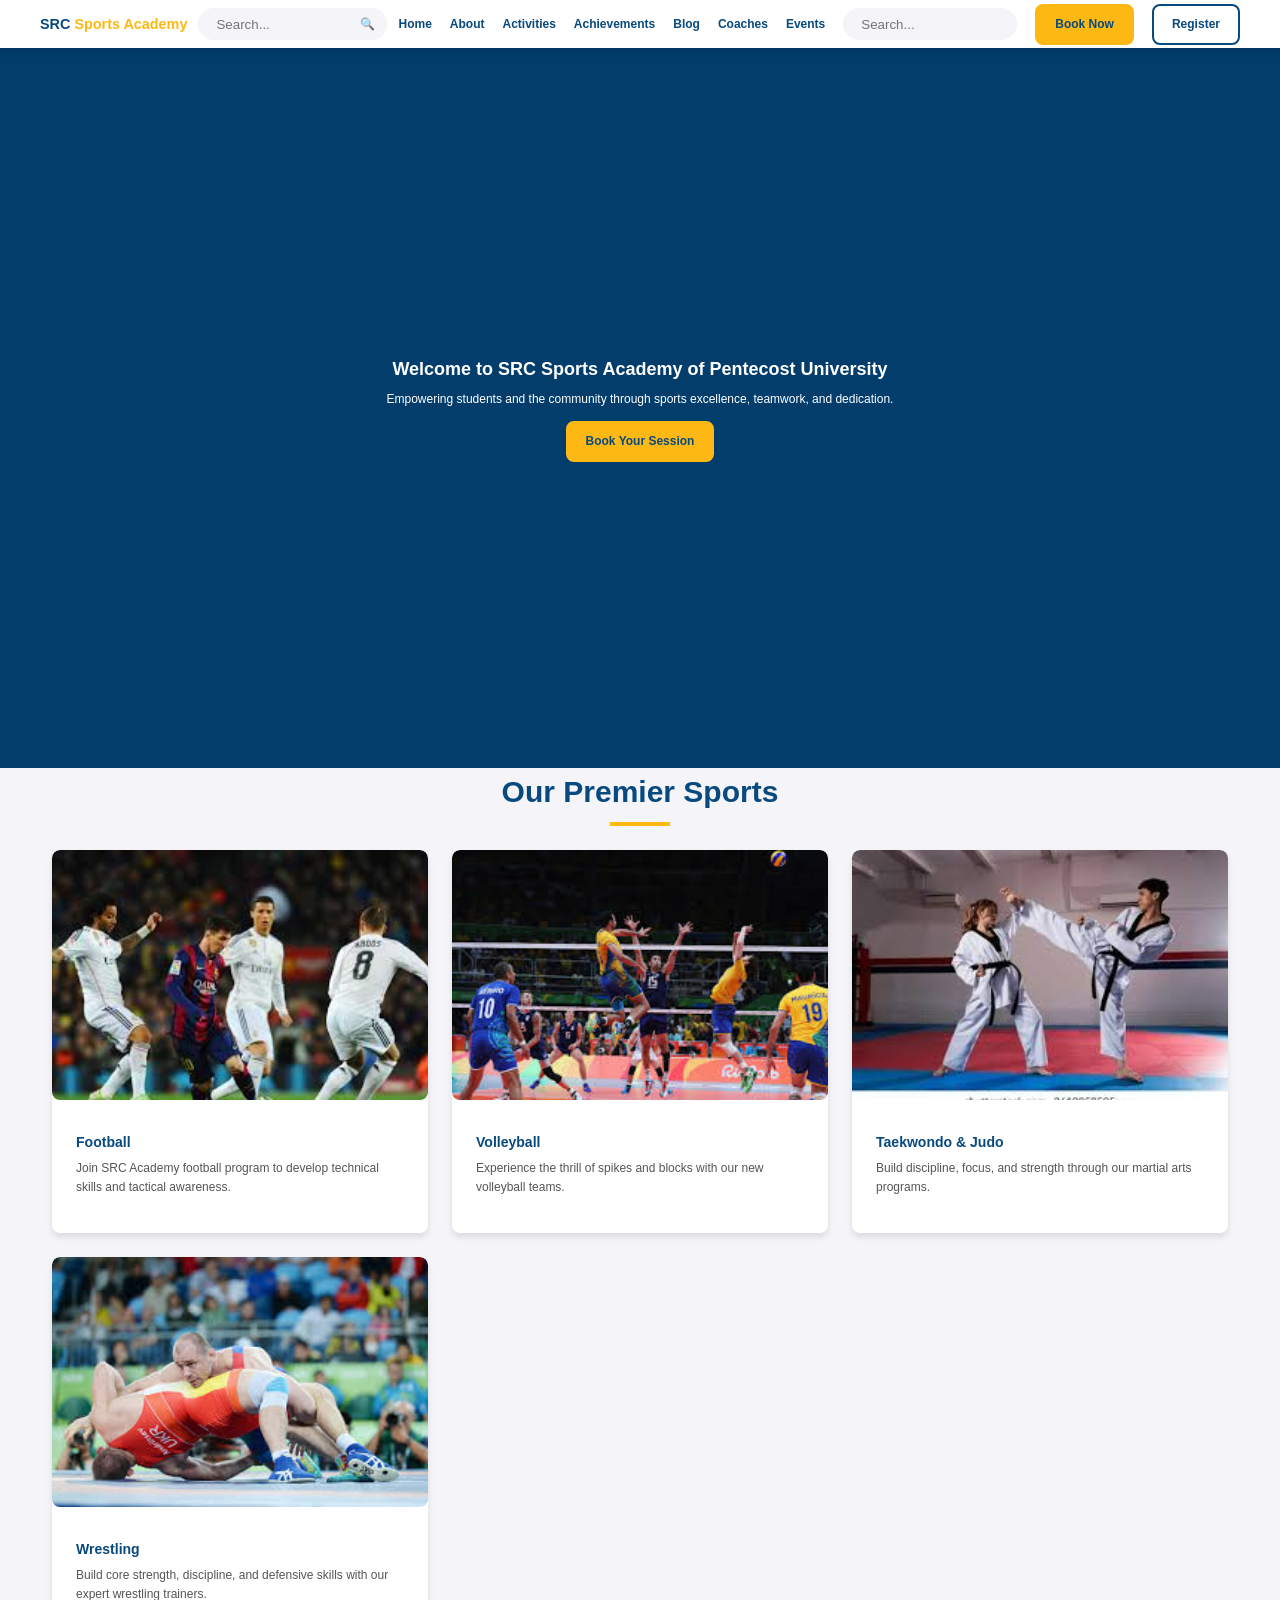
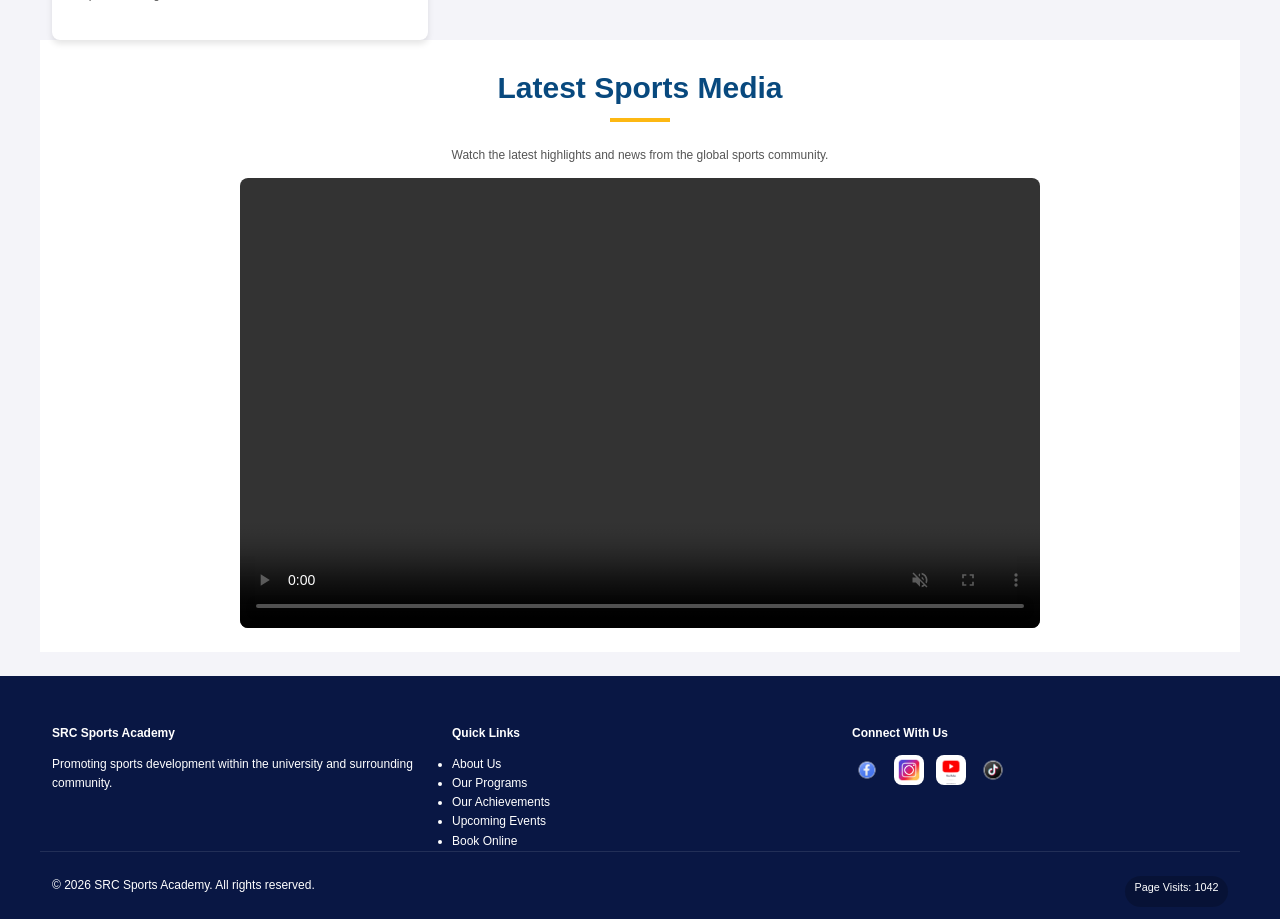
==== index.html @ 09cfbc4a "add files" ====
<!-- ##########################################################################
     WEBSITE DESIGN BY KOFI BAFFOE ACQUAH 
     ID: PUIT24110017
     COURSE: WEB FUNDAMENTALS
     PROGRAMME: INFORMATION TECHNOLOGY
     ########################################################################## -->

<!-- DOCTYPE: This tells the computer that this is a modern website -->
<!DOCTYPE html>  

<!-- HTML: This is the main container for the entire website -->
<html lang="en">

<!-- HEAD: This part holds secret info like the title and style links (not visible on the page) -->
<head>
  <meta charset="UTF-8">
  <meta name="viewport" content="width=device-width, initial-scale=1.0">
  <meta name="description" content="SRC Sports Academy - Empowering students and the community through sports excellence.">
  <meta name="keyword" content="SRC Sport Academy">
  <meta name="Author" content="Kofi Baffoe Acquah">
  
  <!-- TITLE: This is what you see on the browser tab -->
  <title>SRC Sports Academy | Home</title>
  
  <!-- CSS LINK: This connects to the 'style.css' file to make the page look pretty with colors and fonts -->
  <link rel="stylesheet" href="./CSS/style.css">
  
  <!-- SCRIPTS: These make the interactive parts like the search bar and visitor counter work -->
  <script src="https://code.jquery.com/jquery-3.6.0.min.js" integrity="sha256-/xUj+3OJU5yExlq6GSYGSHk7tPXikynS7ogEvDej/m4=" crossorigin="anonymous"></script>
  <script src="./JS/script.js" defer></script>
</head>

<!-- BODY: Everything you see on the screen (text, images, videos) goes here -->
<body>

  <!-- HEADER: The white navigation bar at the top of the page -->
  <header>
    <!-- DIV: A box used to group elements together -->
    <div class="container navbar">
      
      <!-- LOGO: The website name; click it to return to the homepage -->
      <div class="logo">
        <a href="Homepage.html">SRC <span>Sports Academy</span></a>
      </div>
      
      <!-- SEARCH BAR: A box where people can type to find things -->
      <div class="search-container">
        <!-- INPUT: The actual box where you type text -->
        <input type="text" id="searchInput" placeholder="Search...">
        <!-- SPAN: Used for small items like this magnifying glass icon -->
        <span aria-hidden="true">🔍</span>
      </div>

      <!-- NAV: The group of links that help people move between pages -->
      <nav class="nav-links" aria-label="Main Navigation">
        <!-- A: These are clickable links -->
        <a href="./HTML/Homepage.html" class="active">Home</a>
        <a href="./HTML/Aboutpage.html">About</a>
        <a href="./HTML/Activitypage.html">Activities</a>
        <a href="./HTML/Achievementpage.html">Achievements</a>
        <a href="./HTML/Blogpage.html">Blog</a>
        <a href="./HTML/coachespage.html">Coaches</a>
        <a href="./HTML/Eventpage.html">Events</a>
        
        <!-- MOBILE SEARCH: Only shows up on small phone screens -->
        <div class="search-container d-none" id="mobileSearch">
            <input type="text" id="mobileSearchInput" placeholder="Search...">
        </div>
        
        <!-- ACTION BUTTONS: Big blue and gray buttons for booking or signing up -->
        <a href="./HTML/Bookingpage.html" class="btn btn-primary text-primary">Book Now</a>
        <a href="./HTML/Registerpage.html" class="btn btn-secondary">Register</a>
      </nav>
      
      <!-- HAMBURGER: The three-line menu icon for mobile phones -->
      <div class="hamburger" aria-label="Toggle Navigation" role="button" tabindex="0" onkeydown="if(event.key === 'Enter' || event.key === ' ') { $(this).click(); event.preventDefault(); }">
        <span></span>
        <span></span>
        <span></span>
      </div>
    </div>
  </header>

  <!-- MAIN: The main part of the page that contains the actual information -->
  <main>
    
    <!-- SECTION: A big block of content, like a container for a specific topic -->
    <section class="hero_section" aria-label="Welcome Section">
      <!-- VIDEO: A video file that plays automatically in the background -->
      <video class="hero-video" autoplay loop muted playsinline aria-hidden="true" tabindex="-1">
        <source src="./VIDEO/video.mp4" type="video/mp4">
        Your browser does not support the video tag.
      </video>

      <!-- HERO OVERLAY: A dark filter over the video so the white text is easy to read -->
      <div class="hero-overlay"></div>

      <!-- HERO CONTENT: The big text and button in the middle of the screen -->
      <div class="hero-content">
        <!-- H1: The most important title on the entire page -->
        <h1>Welcome to SRC Sports Academy of Pentecost University</h1>
        <!-- P: A simple paragraph of text -->
        <p>Empowering students and the community through sports excellence, teamwork, and dedication.</p>
        <a href="Bookingpage.html" class="btn btn-primary">Book Your Session</a>
      </div>
    </section>

    <!-- SECTION: A container for the sports cards -->
    <section class="container" aria-labelledby="sports-heading">
      <!-- H2: A big title for this specific section -->
      <h2 id="sports-heading" class="section-title">Our Premier Sports</h2>
      
      <!-- GRID CONTAINER: A box that lines up the sports cards in a neat row -->
      <div class="grid-container">
        
        <!-- FOOTBALL CARD: A box with an image and info about football -->
        <div class="card searchable">
          <!-- IMG: Shows a picture of the sport -->
          <img src="./IMAGE/football1.jpg" alt="Football players in action" class="card-img">
          <div class="card-content">
            <!-- H3: A smaller title for the specific sport -->
            <h3>Football</h3>
            <p>Join SRC Academy football program to develop technical skills and tactical awareness.</p>
          </div>
        </div>

        <!-- VOLLEYBALL CARD -->
        <div class="card searchable">
          <img src="./IMAGE/volleyball1.jpg" alt="Volleyball action over the net" class="card-img">
          <div class="card-content">
            <h3>Volleyball</h3>
            <p>Experience the thrill of spikes and blocks with our new volleyball teams.</p>
          </div>
        </div>

        <!-- MARTIAL ARTS CARD -->
        <div class="card searchable">
          <img src="./IMAGE/Taekwondo.jpg" alt="Taekwondo practice" class="card-img">
          <div class="card-content">
            <h3>Taekwondo & Judo</h3>
            <p>Build discipline, focus, and strength through our martial arts programs.</p>
          </div>
        </div>

        <!-- WRESTLING CARD -->
        <div class="card searchable">
          <img src="./IMAGE/Wrestling.jpg" alt="Wrestling match" class="card-img">
          <div class="card-content">
            <h3>Wrestling</h3>
            <p>Build core strength, discipline, and defensive skills with our expert wrestling trainers.</p>
          </div>
        </div>
        
      </div>
    </section>

    <!-- SECTION: Media box for the video highlights -->
    <section class="container info-card">
      <h2 class="section-title">Latest Sports Media</h2>
      <div class="searchable text-center mt-2 video-wrapper">
        <p class="mb-2">Watch the latest highlights and news from the global sports community.</p>
        <video controls autoplay loop muted playsinline aria-label="Sports Video">
          <source src="./VIDEO/video.mp4" type="video/mp4">
          Your browser doesn't support video.
        </video>
      </div>
    </section>
  </main>

  <!-- FOOTER: The dark bar at the very bottom of the website -->
  <footer>
    <!-- FOOTER GRID: Divides the footer into three columns -->
    <div class="container footer-grid">
      
      <!-- ABOUT COLUMN -->
      <div class="footer-col">
        <!-- H4: A small title for the footer column -->
        <h4>SRC Sports Academy</h4>
        <p>Promoting sports development within the university and surrounding community.</p>
      </div>

      <!-- QUICK LINKS COLUMN -->
      <div class="footer-col">
        <h4>Quick Links</h4>
        <!-- UL & LI: A bullet-point list of clickable links -->
        <ul>
          <li><a href="Aboutpage.html">About Us</a></li>
          <li><a href="Activitypage.html">Our Programs</a></li>
          <li><a href="Achievementpage.html">Our Achievements</a></li>
          <li><a href="Eventpage.html">Upcoming Events</a></li>
          <li><a href="Bookingpage.html">Book Online</a></li>
        </ul>
      </div>

      <!-- SOCIAL MEDIA COLUMN -->
      <div class="footer-col">
        <h4>Connect With Us</h4>
        <div class="social-links">
          <!-- These are images of social media icons -->
          <a href="#"><img src="./IMAGE/Facebook.png" alt="Facebook"></a>
          <a href="#"><img src="./IMAGE/Instagram.jpg" alt="Instagram"></a>
          <a href="#"><img src="./IMAGE/Youtube.jpg" alt="YouTube"></a>
          <a href="#"><img src="./IMAGE/Tiktok.png" alt="Tiktok"></a>
        </div>
      </div>
    </div>

    <!-- BOTTOM BAR: Shows the copyright and visitor count -->
    <div class="container footer-bottom">
      <p>&copy; 2026 SRC Sports Academy. All rights reserved.</p>
      <!-- VISITOR COUNTER: Shows how many people visited the page -->
      <div class="visitor-counter">
        Page Visits: <span id="visitorCountDisplay">Loading...</span>
      </div>
    </div>
  </footer>

</body>
</html>
---- CSS/style.css ----
/* 
   ==========================================================================
 
          The CSS CODE FOR THE WEBSITE PAGES (BY KOFI BAFFOE ACQUAH)
  
   ==========================================================================
*/

/* SITE COLORS AND SETTINGS */
:root {
  --color-primary: #08497e;         /* DEEP BLUE */
  --color-secondary: #fdb813;       /* GOLDEN ORANGE */
  --color-secondary-hover: #e09f0b; /* DARKER ORANGE */
  --color-white: #ffffff;           /* WHITE */
  --color-light-gray: #f4f4f9;      /* LIGHT GRAY */
  --color-dark-text: #222222;       /* DARK TEXT */
  --color-light-text: #555555;      /* LIGHT TEXT */
  --color-footer-bg: #091744;       /* DARK FOOTER */

  --font-main: 'Inter', sans-serif;

  --max-width: 1200px;
  --spacing-sm: 0.5rem;
  --spacing-md: 1rem;
  --spacing-lg: 2rem;
  --spacing-xl: 4rem;

  --border-radius: 8px;
  --box-shadow: 0 4px 6px rgba(0, 0, 0, 0.1);
  --box-shadow-hover: 0 10px 15px rgba(0, 0, 0, 0.15);
  --transition: all 0.3s ease;      
}

/* BASIC PAGE RULES  CSS Code*/
* {
  margin: 0;
  padding: 0;
  box-sizing: border-box;
}

html {
  scroll-behavior: smooth;
  -webkit-text-size-adjust: 100%; /* Fixes font scaling on mobile Chrome/Edge */
  font-size: 12px;
}

body {
  font-family: var(--font-main);
  background-color: var(--color-light-gray);
  color: var(--color-dark-text);
  line-height: 1.6;
  overflow-x: hidden;
}

/* BIG TITLES AND TEXT  CSS Code*/
h1, h2, h3, h4, h5, h6 {
  color: var(--color-primary);
  margin-bottom: var(--spacing-sm);
}

p {
  margin-bottom: var(--spacing-md);
  color: var(--color-light-text);
}

/* CLICKABLE LINKS  CSS Code*/
a {
  text-decoration: none;
  color: var(--color-primary);
}

a:hover {
  color: var(--color-secondary);
}

/* PICTURES   CSS Code*/
img {
  max-width: 100%;
  height: auto;
  border-radius: var(--border-radius);
}

/* THE MAIN BOX THAT KEEPS CONTENT CENTERED   CSS Code*/
.container {
  width: 100%;
  max-width: var(--max-width);
  margin: 0 auto;
  padding: 0 var(--spacing-md);
}

/* BIG CENTERED TITLES  CSS Code*/
.section-title {
  text-align: center;
  font-size: 2.5rem;
  color: var(--color-primary);
  margin-bottom: var(--spacing-lg);
  position: relative;
}

.section-title::after {
  content: '';
  display: block;
  width: 60px;
  height: 4px;
  background-color: var(--color-secondary);
  margin: 0.5rem auto 0;
}

/* SPACE BETWEEN BLOCKS  CSS Code*/
section {
  padding: var(--spacing-xl) 0;
}

/* THE TOP BAR (HEADER) CSS Code */
header {
  background-color: var(--color-white);
  box-shadow: var(--box-shadow);
  position: -webkit-sticky; /* Support for older Safari/Edge */
  position: sticky;
  top: 0;
  z-index: 1000;
}

/* THE NAVIGATION AREA CSS Code */
.navbar {
  display: -webkit-box;
  display: -ms-flexbox;
  display: flex;
  -webkit-box-pack: justify;
  -ms-flex-pack: justify;
  justify-content: space-between;
  -webkit-box-align: center;
  -ms-flex-align: center;
  align-items: center;
  padding: 0.3rem 0;
}

/* THE LOGO CSS Code */
.logo a {
  font-size: 1.2rem;
  font-weight: 800;
  color: var(--color-primary);
}

.logo span {
  color: var(--color-secondary);
}

/* THE LINKS CSS Code */
.nav-links {
  display: -webkit-box;
  display: -ms-flexbox;
  display: flex;
  gap: 1.5rem;
  -webkit-box-align: center;
  -ms-flex-align: center;
  align-items: center;
}

.nav-links a {
  font-weight: 600;
}

/* THE SEARCH BOX */
.search-container {
  display: flex;
  align-items: center;
  background-color: var(--color-light-gray);
  border-radius: 20px;
  padding: 0.2rem 1rem;
}

.search-container input {
  border: none;
  background: transparent;
  padding: 0.5rem;
  width: 150px;
}

/* THE MENU ICON FOR PHONES */
.hamburger {
  display: none;
  flex-direction: column;
  cursor: pointer;
  gap: 5px;
}

.hamburger span {
  display: block;
  width: 25px;
  height: 3px;
  background-color: var(--color-primary);
}

/* THE BOTTOM BAR (FOOTER) */
footer {
  background-color: var(--color-footer-bg);
  color: var(--color-white) !important;
  padding: var(--spacing-xl) 0 var(--spacing-md);
}

footer p, 
footer h4, 
footer span,
footer div {
  color: var(--color-white) !important;
}

/* THE FOOTER COLUMNS */
.footer-grid {
  display: grid;
  grid-template-columns: repeat(auto-fit, minmax(200px, 1fr));
  gap: var(--spacing-lg);
}

.footer-col h4 {
  color: var(--color-secondary);
  margin-bottom: var(--spacing-md);
}

.footer-col ul li a {
  color: var(--color-white);
}

/* SOCIAL MEDIA ICONS */
.social-links {
  display: flex;
  gap: 1rem;
}

.social-links a img {
  width: 30px;
  height: 30px;
}

/* THE VERY BOTTOM LINE */
.footer-bottom {
  text-align: center;
  padding-top: var(--spacing-lg);
  border-top: 1px solid rgba(255,255,255,0.1);
  display: flex;
  justify-content: space-between;
}

/* THE VISITOR COUNTER BOX */
.visitor-counter {
  font-size: 0.9rem;
  background: rgba(0,0,0,0.2);
  padding: 0.3rem 0.8rem;
  border-radius: 20px;
}

/* CLICKABLE BUTTONS */
.btn {
  display: inline-block;
  padding: 0.75rem 1.5rem;
  border-radius: var(--border-radius);
  font-weight: 600;
  text-align: center;
  transition: var(--transition);
}

/* BLUE BUTTON */
.btn-primary {
  background-color: var(--color-primary);
  color: var(--color-white) !important;
}

/* WHITE BUTTON WITH OUTLINE */
.btn-secondary {
  background-color: var(--color-white);
  color: var(--color-primary) !important;
  border: 2px solid var(--color-primary);
}

.btn-secondary:hover {
  background-color: var(--color-primary);
  color: var(--color-white) !important;
}

/* CALL TO ACTION BUTTONS DIFFERENTIATION */
.hero-content .btn-primary,
.nav-links .btn-primary {
  background-color: var(--color-secondary);
  color: var(--color-primary) !important;
  border: 2px solid var(--color-secondary);
  font-weight: 700;
}
.hero-content .btn-primary:hover,
.nav-links .btn-primary:hover {
  background-color: var(--color-secondary-hover);
  border-color: var(--color-secondary-hover);
  color: var(--color-white) !important;
}

/* CARDS AND BOXES */
.grid-container {
  display: grid;
  grid-template-columns: repeat(auto-fit, minmax(280px, 1fr));
  gap: var(--spacing-lg);
}

.card {
  background-color: var(--color-white);
  border-radius: var(--border-radius);
  overflow: hidden;
  box-shadow: var(--box-shadow);
}

/* THE PICTURE AT THE TOP OF A CARD  CSS Code*/
.card-img {
  width: 100%;
  height: 250px;
  object-fit: cover;
}

.card-content {
  padding: var(--spacing-lg);
}

/* FORMS (BOOKING AND REGISTER)  CSS Code*/
.form-container {
  background-color: var(--color-white);
  padding: var(--spacing-xl);
  max-width: 600px;
  margin: 0 auto;
}

.form-group label {
  display: block;
  font-weight: 600;
  color: var(--color-primary);
}

.form-group input, .form-group select, .form-group textarea {
  width: 100%;
  padding: 0.75rem;
  border: 1px solid #ddd;
}

/* CHECKBOXES  CSS Code*/
.checkbox-group {
  display: flex;
  align-items: center;
  gap: 0.5rem;
}

/* SECURITY CHECK BOX  CSS Code*/
.captcha-box {
  background: var(--color-light-gray);
  padding: 1rem;
  border: 1px dashed #ccc;
}

/* HOMEPAGE VIDEO BANNER  CSS Code*/
.hero_section {
  position: relative;
  height: 80vh;
  display: -webkit-box;
  display: -ms-flexbox;
  display: flex;
  -webkit-box-align: center;
  -ms-flex-align: center;
  align-items: center;
  -webkit-box-pack: center;
  -ms-flex-pack: center;
  justify-content: center;
  overflow: hidden;
  background-color: var(--color-primary); /* Fallback color for Opera Mini/slow connections */
  color: var(--color-white); /* Makes text white */
}

.hero-content {
  text-align: center;
  max-width: 800px;
  position: relative;
  z-index: 2;
}

.hero-content h1, 
.hero-content p {
  color: var(--color-white) !important;
}

.hero-video {
  position: absolute;
  top: 50%;
  left: 50%;
  min-width: 100%;
  min-height: 100%;
  -webkit-transform: translateX(-50%) translateY(-50%);
  -ms-transform: translateX(-50%) translateY(-50%);
  transform: translateX(-50%) translateY(-50%);
  z-index: 0;
  object-fit: cover;
}

.hero-overlay {
  position: absolute;
  top: 0;
  left: 0;
  width: 100%;
  height: 100%;
  background-color: rgba(0, 56, 101, 0.7);
  z-index: 1;
}

/* THE VIDEO PLAYER BOX  CSS Code*/
.video-wrapper video {
  width: 100%;
  max-width: 800px;
  aspect-ratio: 16 / 9;
  border-radius: var(--border-radius);
  display: block;
  margin: 0 auto;
}

/* ABOUT PAGE INFO CARDS  CSS Code*/
.info-card {
  background-color: var(--color-white);
  padding: 2rem;
  margin-bottom: 2rem;
}

/* ACHIEVEMENTS TROPHY NUMBERS  CSS Code*/
.achievement-number {
  font-size: 3rem;
  color: var(--color-secondary);
}

/* COACHES PAGE PICTURES  CSS Code*/
.coach-img {
  object-position: top;
}

.coach-role {
  color: var(--color-secondary);
  font-weight: bold;
}

/* BLOG PAGE TEXT   CSS Code*/
.blog-meta {
  color: #666;
  font-size: 0.85rem;
}

/* COMMUNITY QUESTIONS SECTION  CSS Code*/
.qa-section {
  margin-top: 2rem;
  border-top: 1px solid #ddd;
}

.qa-item {
  background: #f9f9f9;
  padding: 1rem;
  margin-bottom: 1rem;
}

/* PHONE AND TABLET RULES  CSS Code*/
@media (max-width: 992px) {
  .hero-content h1 { font-size: 1.8rem; }
}

@media (max-width: 992px) {
  .navbar { flex-wrap: wrap; }
  .nav-links {
    display: none;
    flex-direction: column;
    width: 100%;
    background-color: var(--color-white);
    padding: 1rem 0;
  }
  .nav-links.active { display: flex; }
  .hamburger { display: flex; }
  .search-container { display: none; }
  .footer-bottom { flex-direction: column; }
}

/* QUICK SHORTCUT CLASSES  CSS Code*/
.text-center { text-align: center; }
.mb-2 { margin-bottom: 1rem; }
.mb-8 { margin-bottom: 4rem; }
.mt-2 { margin-top: 1rem; }
.btn-block { width: 100%; }
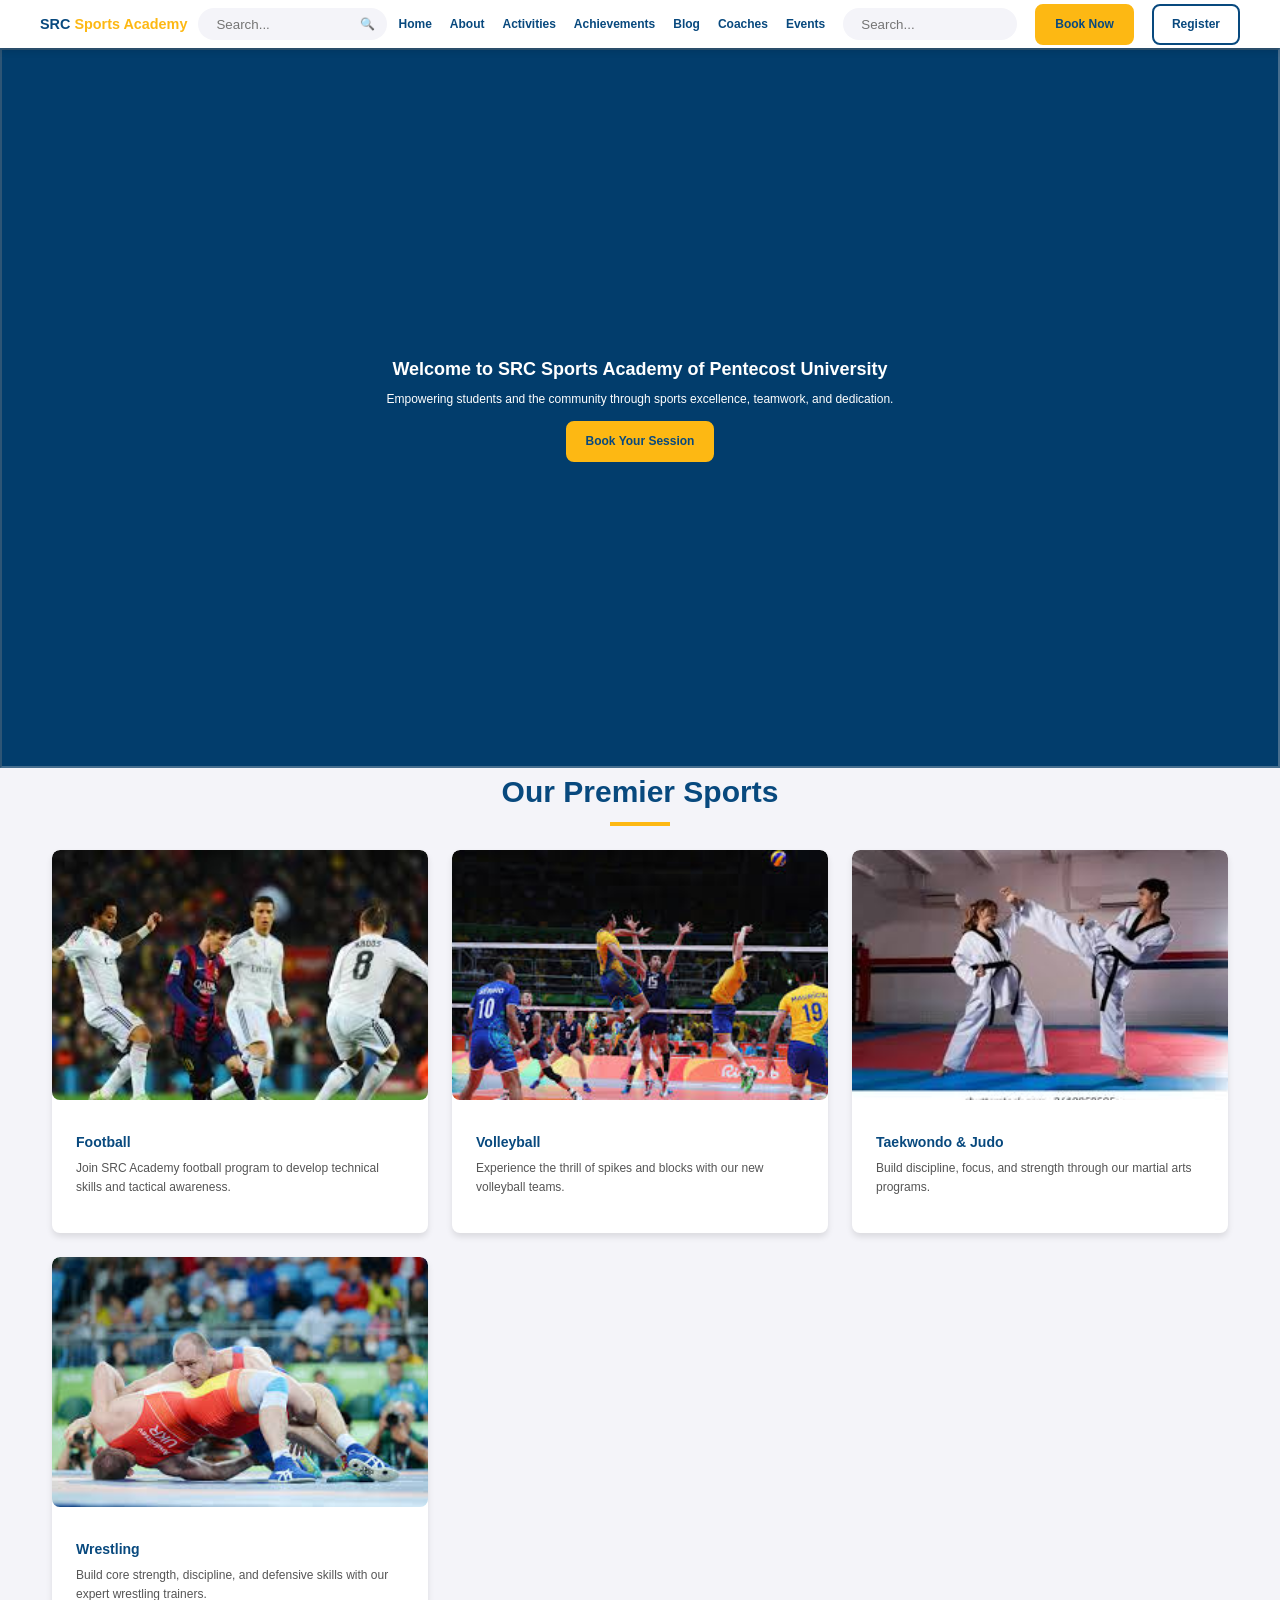
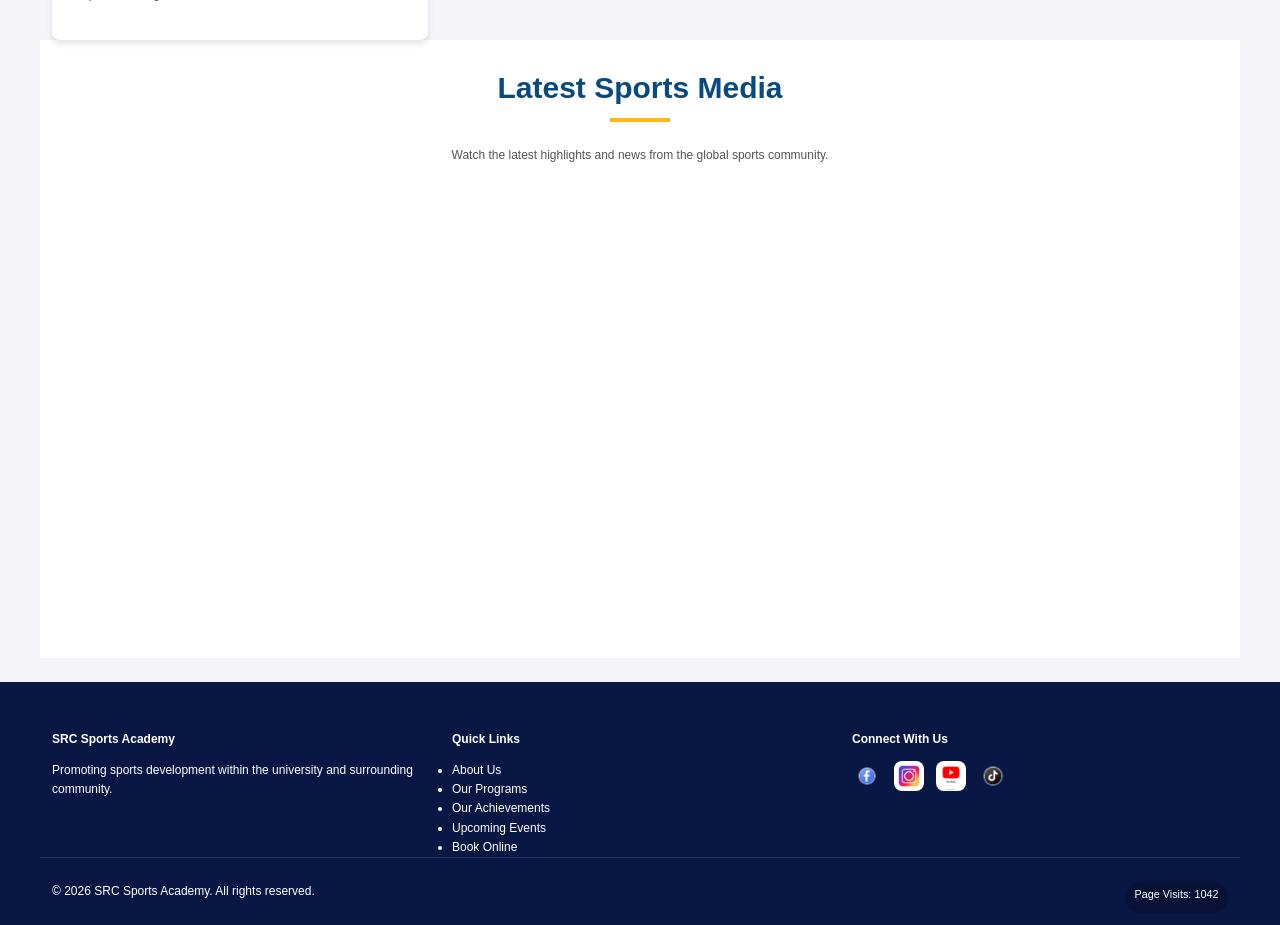
==== commit 5fc18760: "add changes" ====
--- a/index.html
+++ b/index.html
@@ -84,26 +84,36 @@
   <!-- MAIN: The main part of the page that contains the actual information -->
   <main>
     
-    <!-- SECTION: A big block of content, like a container for a specific topic -->
-    <section class="hero_section" aria-label="Welcome Section">
-      <!-- VIDEO: A video file that plays automatically in the background -->
-      <video class="hero-video" autoplay loop muted playsinline aria-hidden="true" tabindex="-1">
-        <source src="./VIDEO/video.mp4" type="video/mp4">
-        Your browser does not support the video tag.
-      </video>
-
-      <!-- HERO OVERLAY: A dark filter over the video so the white text is easy to read -->
-      <div class="hero-overlay"></div>
-
-      <!-- HERO CONTENT: The big text and button in the middle of the screen -->
-      <div class="hero-content">
-        <!-- H1: The most important title on the entire page -->
-        <h1>Welcome to SRC Sports Academy of Pentecost University</h1>
-        <!-- P: A simple paragraph of text -->
-        <p>Empowering students and the community through sports excellence, teamwork, and dedication.</p>
-        <a href="Bookingpage.html" class="btn btn-primary">Book Your Session</a>
-      </div>
-    </section>
+  <!-- SECTION: A big block of content -->
+<section class="hero_section" aria-label="Welcome Section">
+
+  <!-- YOUTUBE BACKGROUND VIDEO -->
+  <iframe
+    class="hero-video"
+    src="https://www.youtube.com/embed/jSmFbXQxRmI?autoplay=1&mute=1&loop=1&playlist=jSmFbXQxRmI&controls=0&showinfo=0&modestbranding=1"
+    title="Sports Background Video"
+    allow="autoplay; fullscreen"
+    allowfullscreen>
+  </iframe>
+
+  <!-- DARK OVERLAY -->
+  <div class="hero-overlay"></div>
+
+  <!-- HERO CONTENT -->
+  <div class="hero-content">
+    <h1>Welcome to SRC Sports Academy of Pentecost University</h1>
+
+    <p>
+      Empowering students and the community through sports excellence,
+      teamwork, and dedication.
+    </p>
+
+    <a href="Bookingpage.html" class="btn btn-primary">
+      Book Your Session
+    </a>
+  </div>
+
+</section>
 
     <!-- SECTION: A container for the sports cards -->
     <section class="container" aria-labelledby="sports-heading">
@@ -154,17 +164,28 @@
       </div>
     </section>
 
-    <!-- SECTION: Media box for the video highlights -->
-    <section class="container info-card">
-      <h2 class="section-title">Latest Sports Media</h2>
-      <div class="searchable text-center mt-2 video-wrapper">
-        <p class="mb-2">Watch the latest highlights and news from the global sports community.</p>
-        <video controls autoplay loop muted playsinline aria-label="Sports Video">
-          <source src="./VIDEO/video.mp4" type="video/mp4">
-          Your browser doesn't support video.
-        </video>
-      </div>
-    </section>
+<!-- SECTION: Media box for the video highlights -->
+<section class="container info-card">
+
+  <h2 class="section-title">Latest Sports Media</h2>
+
+  <div class="searchable text-center mt-2 video-wrapper">
+
+    <p class="mb-2">
+      Watch the latest highlights and news from the global sports community.
+    </p>
+
+    <iframe
+      class="sports-video"
+      src="https://www.youtube.com/embed/jSmFbXQxRmI?autoplay=1&mute=1&loop=1&playlist=jSmFbXQxRmI&controls=0&showinfo=0&modestbranding=1"
+      title="Sports Video"
+      allow="accelerometer; autoplay; clipboard-write; encrypted-media; gyroscope; picture-in-picture"
+      allowfullscreen>
+    </iframe>
+
+  </div>
+
+</section>
   </main>
 
   <!-- FOOTER: The dark bar at the very bottom of the website -->
--- a/CSS/style.css
+++ b/CSS/style.css
@@ -482,3 +482,10 @@
 .mb-8 { margin-bottom: 4rem; }
 .mt-2 { margin-top: 1rem; }
 .btn-block { width: 100%; }
+
+.sports-video {
+  width: 100%;
+  height: 450px;
+  border: none;
+  border-radius: 15px;
+}
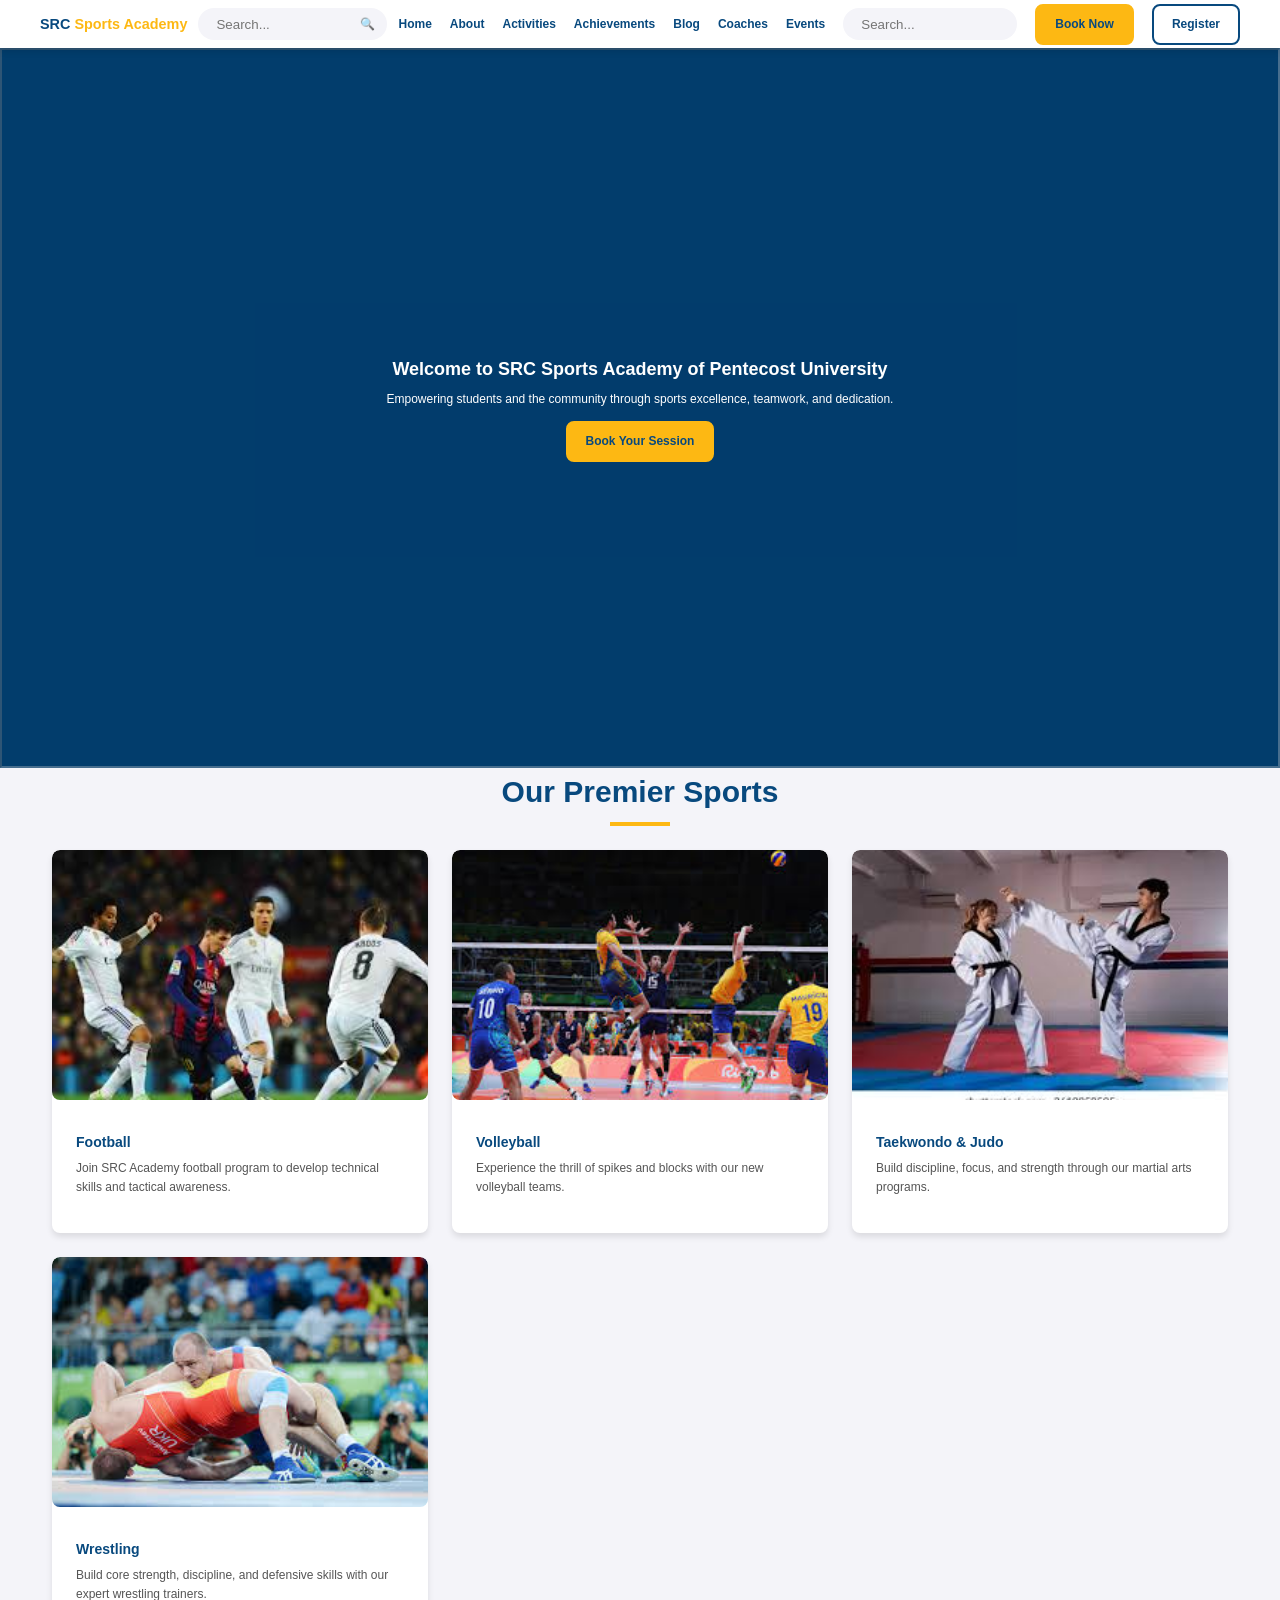
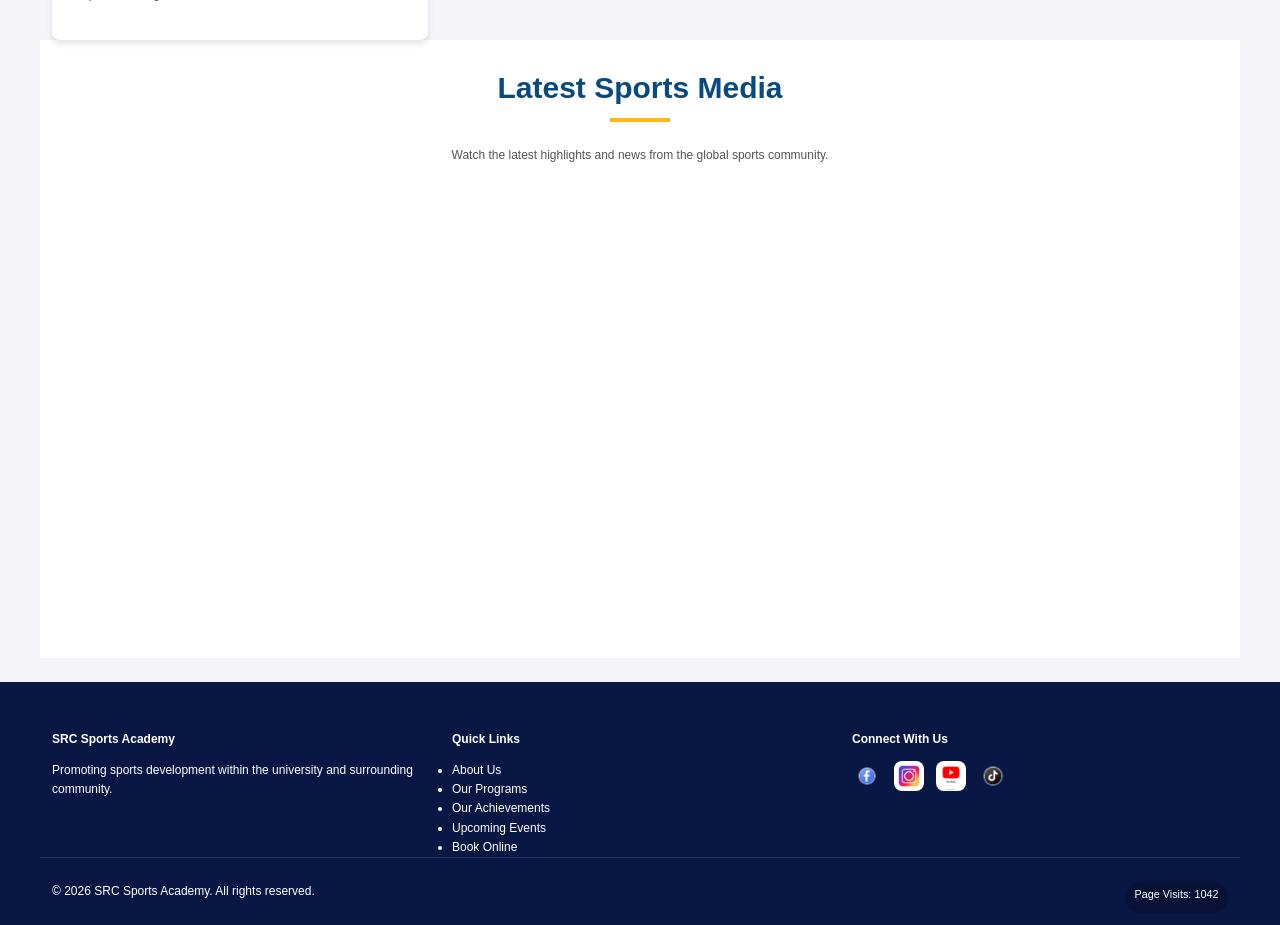
==== commit 64c67eb3: "update html" ====
--- a/index.html
+++ b/index.html
@@ -218,10 +218,10 @@
         <h4>Connect With Us</h4>
         <div class="social-links">
           <!-- These are images of social media icons -->
-          <a href="#"><img src="./IMAGE/Facebook.png" alt="Facebook"></a>
-          <a href="#"><img src="./IMAGE/Instagram.jpg" alt="Instagram"></a>
-          <a href="#"><img src="./IMAGE/Youtube.jpg" alt="YouTube"></a>
-          <a href="#"><img src="./IMAGE/Tiktok.png" alt="Tiktok"></a>
+          <a href="https://web.facebook.com/pentvars/?_rdc=1&_rdr#"><img src="./IMAGE/Facebook.png" alt="Facebook"></a>
+          <a href="https://www.instagram.com/pentvars/"><img src="/IMAGE/Instagram.jpg" alt="Instagram"></a>
+          <a href="https://www.youtube.com/@Pentvars_"><img src="/IMAGE/Youtube.jpg" alt="YouTube"></a>
+          <a href="https://www.tiktok.com/@pentecostuniversity"><img src="./IMAGE/Tiktok.png" alt="Tiktok"></a>
         </div>
       </div>
     </div>
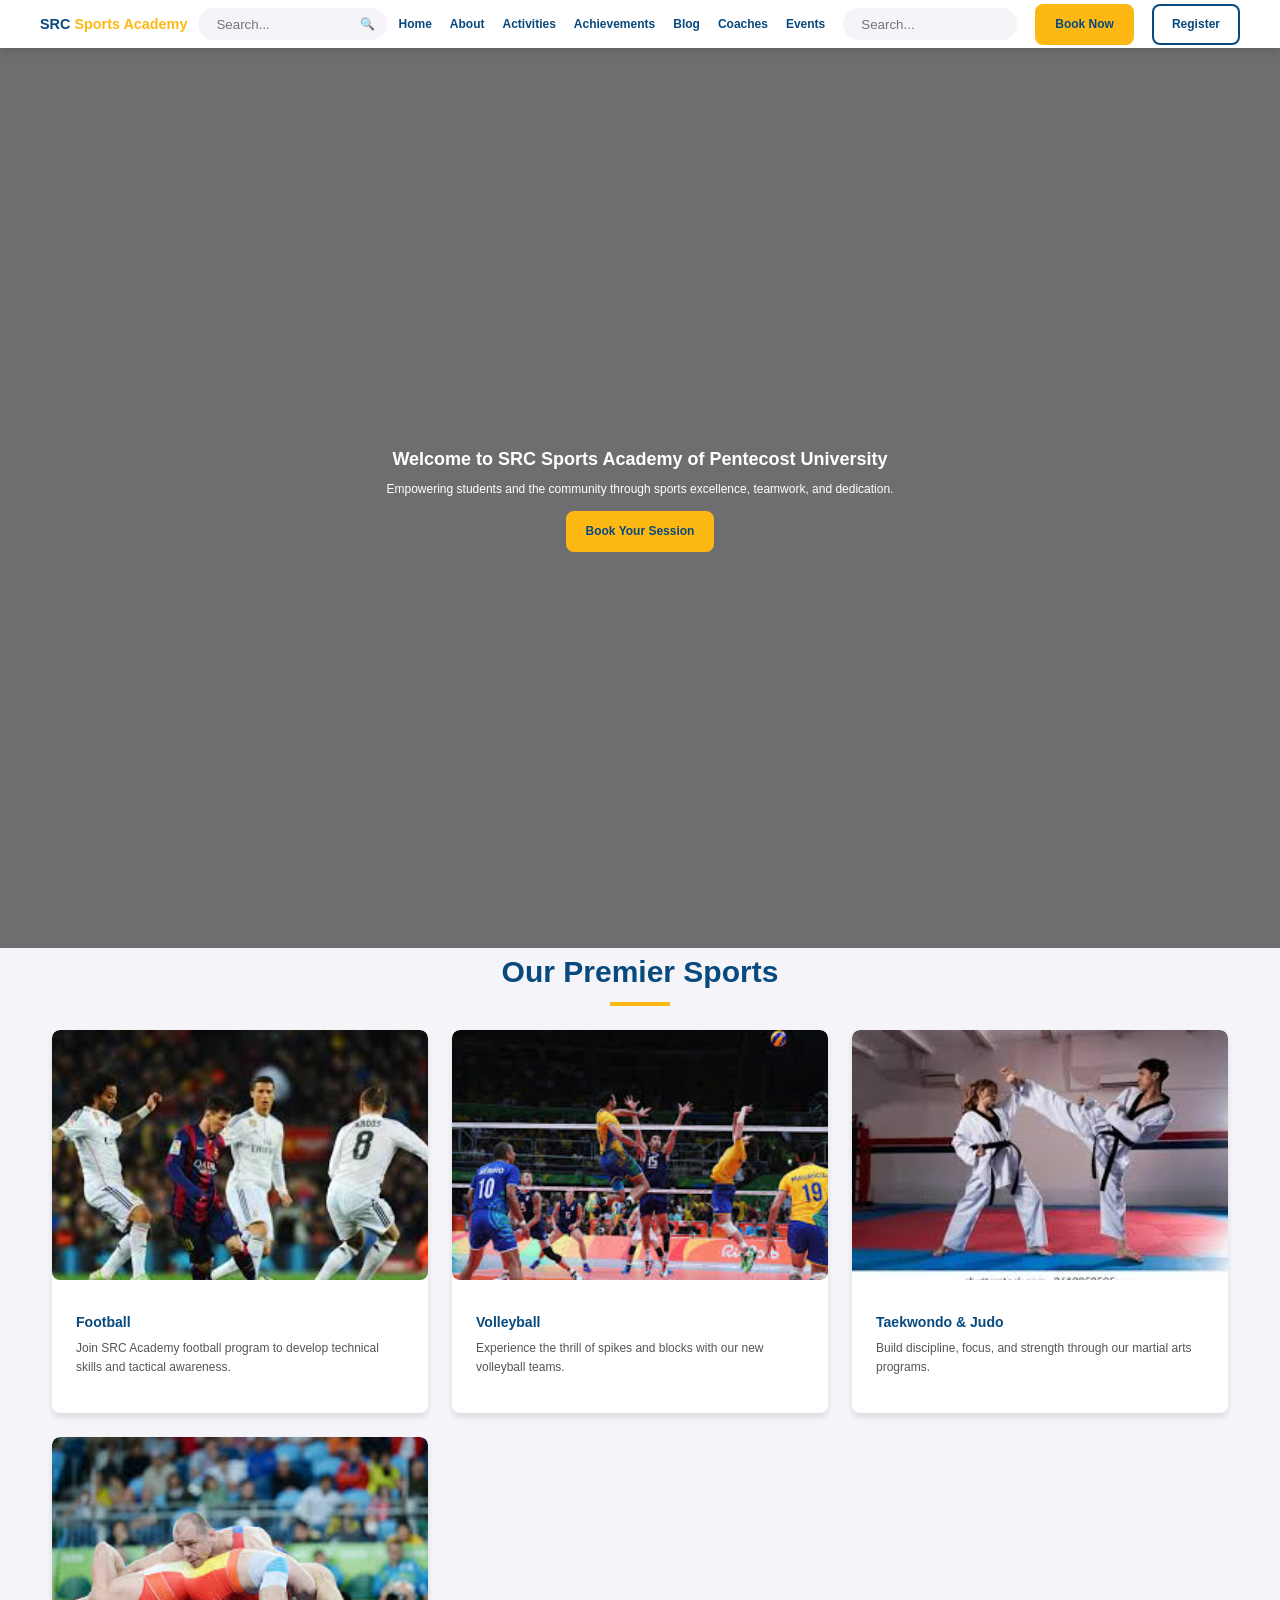
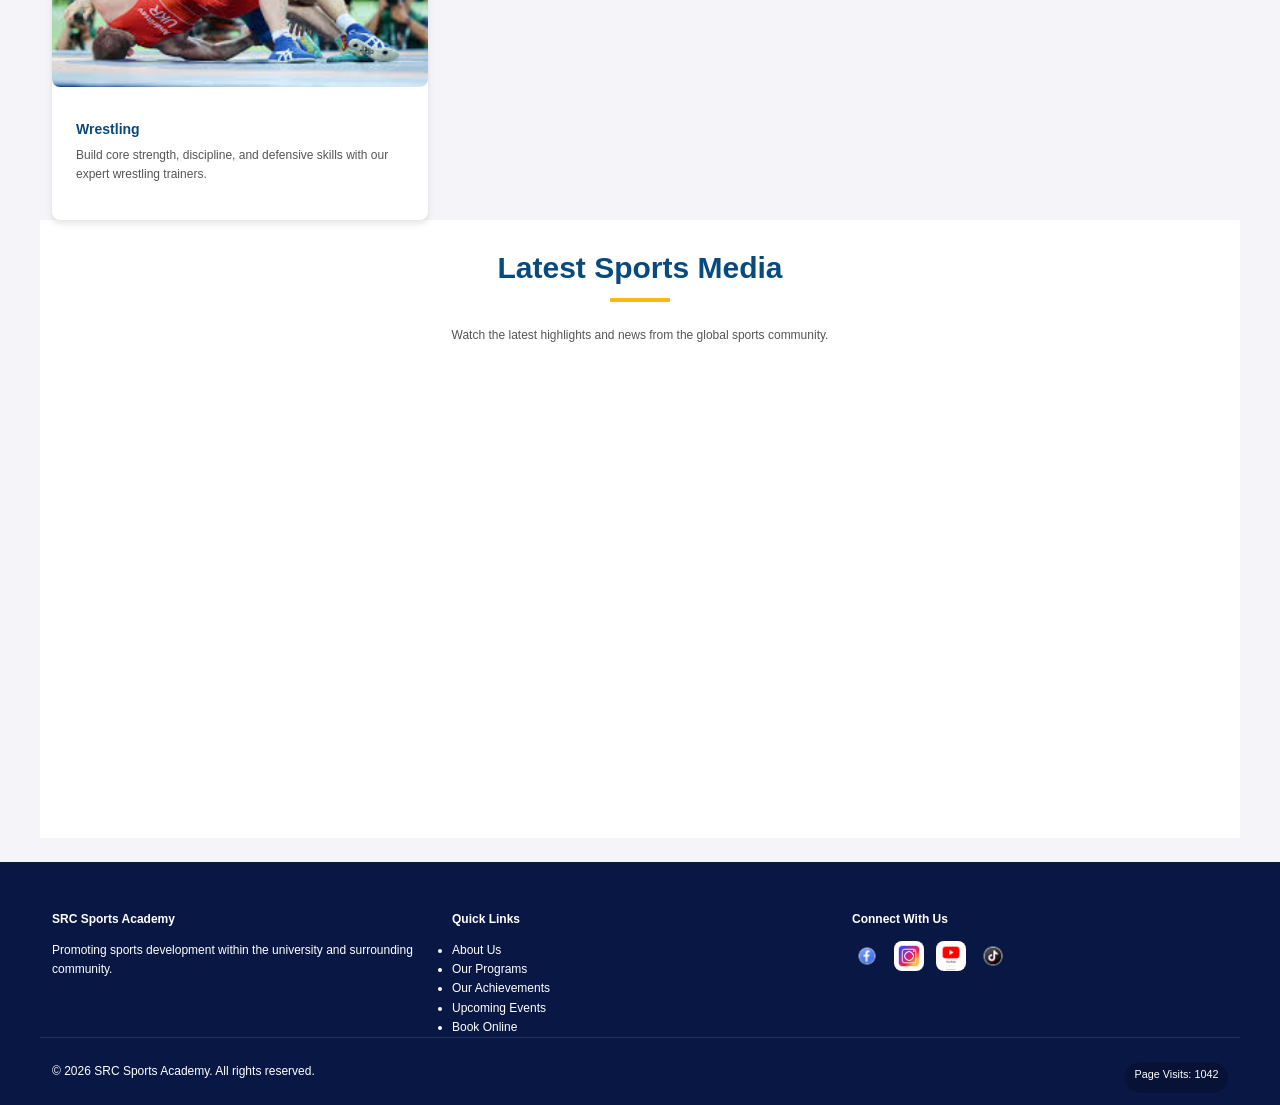
==== commit c464b671: "updated" ====
--- a/index.html
+++ b/index.html
@@ -87,19 +87,18 @@
   <!-- SECTION: A big block of content -->
 <section class="hero_section" aria-label="Welcome Section">
 
-  <!-- YOUTUBE BACKGROUND VIDEO -->
-  <iframe
-    class="hero-video"
-    src="https://www.youtube.com/embed/jSmFbXQxRmI?autoplay=1&mute=1&loop=1&playlist=jSmFbXQxRmI&controls=0&showinfo=0&modestbranding=1"
-    title="Sports Background Video"
-    allow="autoplay; fullscreen"
-    allowfullscreen>
-  </iframe>
-
-  <!-- DARK OVERLAY -->
+  <div class="video-wrapper">
+    <iframe
+      class="hero-video"
+      src="https://www.youtube.com/embed/jSmFbXQxRmI?autoplay=1&mute=1&loop=1&playlist=jSmFbXQxRmI&controls=0&modestbranding=1&playsinline=1"
+      title="Sports Background Video"
+      allow="autoplay; encrypted-media; fullscreen"
+      allowfullscreen>
+    </iframe>
+  </div>
+
   <div class="hero-overlay"></div>
 
-  <!-- HERO CONTENT -->
   <div class="hero-content">
     <h1>Welcome to SRC Sports Academy of Pentecost University</h1>
 
@@ -201,15 +200,15 @@
       </div>
 
       <!-- QUICK LINKS COLUMN -->
-      <div class="footer-col">
+        <div class="footer-col">
         <h4>Quick Links</h4>
         <!-- UL & LI: A bullet-point list of clickable links -->
         <ul>
-          <li><a href="Aboutpage.html">About Us</a></li>
-          <li><a href="Activitypage.html">Our Programs</a></li>
-          <li><a href="Achievementpage.html">Our Achievements</a></li>
-          <li><a href="Eventpage.html">Upcoming Events</a></li>
-          <li><a href="Bookingpage.html">Book Online</a></li>
+          <li><a href="/HTML/Aboutpage.html">About Us</a></li>
+          <li><a href="/HTML/Activitypage.html">Our Programs</a></li>
+          <li><a href="/HTML/Achievementpage.html">Our Achievements</a></li>
+          <li><a href="/HTML/Eventpage.html">Upcoming Events</a></li>
+          <li><a href="/HTML/Bookingpage.html">Book Online</a></li>
         </ul>
       </div>
 
--- a/CSS/style.css
+++ b/CSS/style.css
@@ -355,19 +355,12 @@
 /* HOMEPAGE VIDEO BANNER  CSS Code*/
 .hero_section {
   position: relative;
-  height: 80vh;
-  display: -webkit-box;
-  display: -ms-flexbox;
-  display: flex;
-  -webkit-box-align: center;
-  -ms-flex-align: center;
+  width: 100%;
+  height: 100vh;
+  overflow: hidden;
+  display: flex;
   align-items: center;
-  -webkit-box-pack: center;
-  -ms-flex-pack: center;
   justify-content: center;
-  overflow: hidden;
-  background-color: var(--color-primary); /* Fallback color for Opera Mini/slow connections */
-  color: var(--color-white); /* Makes text white */
 }
 
 .hero-content {
@@ -386,22 +379,18 @@
   position: absolute;
   top: 50%;
   left: 50%;
-  min-width: 100%;
-  min-height: 100%;
-  -webkit-transform: translateX(-50%) translateY(-50%);
-  -ms-transform: translateX(-50%) translateY(-50%);
-  transform: translateX(-50%) translateY(-50%);
-  z-index: 0;
-  object-fit: cover;
+  width: 177.78vh;
+  height: 100vh;
+  min-width: 100vw;
+  min-height: 56.25vw;
+  transform: translate(-50%, -50%);
+  border: 0;
 }
 
 .hero-overlay {
   position: absolute;
-  top: 0;
-  left: 0;
-  width: 100%;
-  height: 100%;
-  background-color: rgba(0, 56, 101, 0.7);
+  inset: 0;
+  background: rgba(0, 0, 0, 0.55);
   z-index: 1;
 }
 
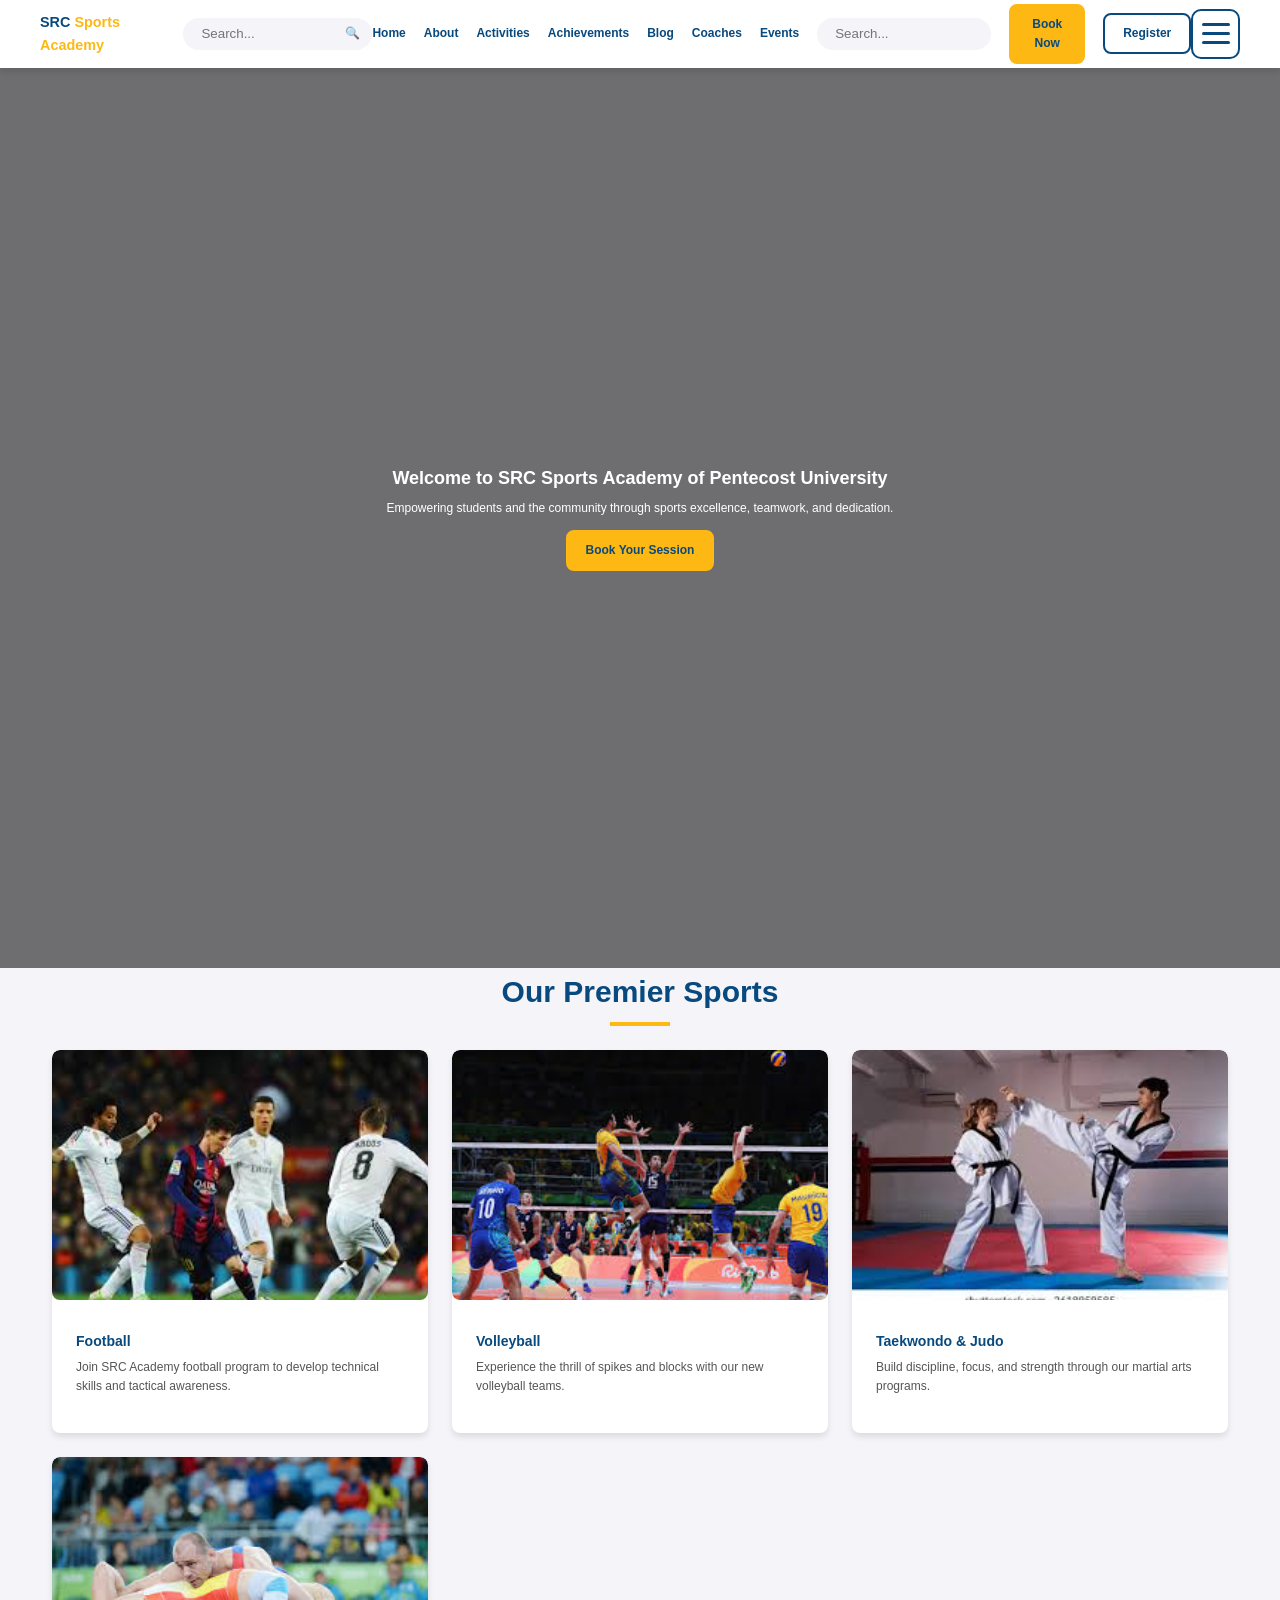
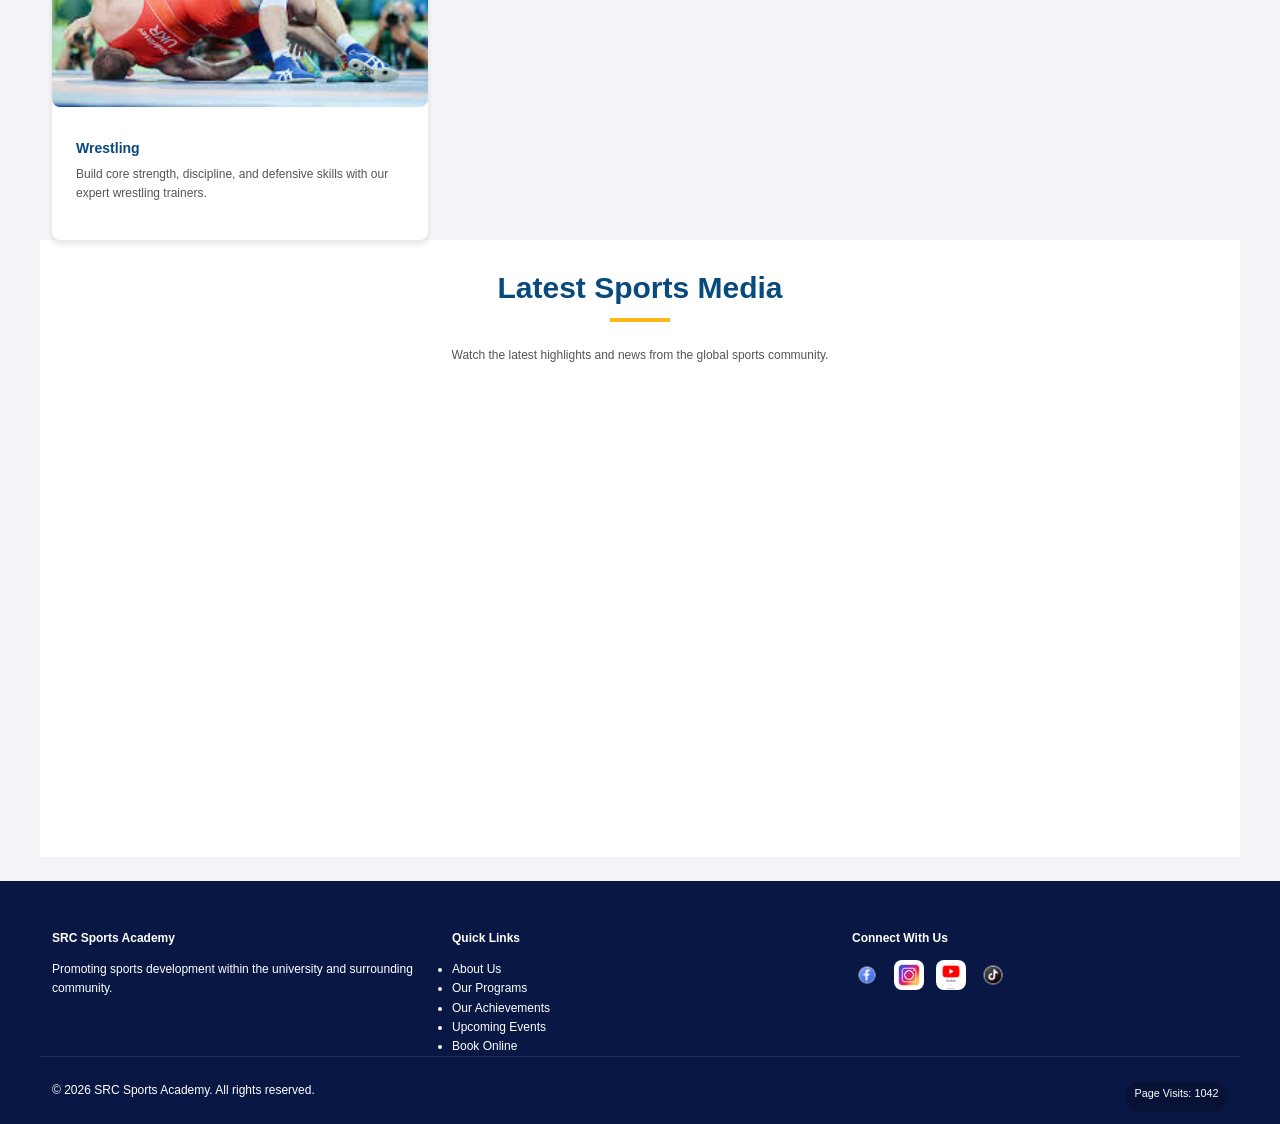
==== commit e57c91c5: "updated html" ====
--- a/index.html
+++ b/index.html
@@ -73,11 +73,11 @@
       </nav>
       
       <!-- HAMBURGER: The three-line menu icon for mobile phones -->
-      <div class="hamburger" aria-label="Toggle Navigation" role="button" tabindex="0" onkeydown="if(event.key === 'Enter' || event.key === ' ') { $(this).click(); event.preventDefault(); }">
-        <span></span>
-        <span></span>
-        <span></span>
-      </div>
+      <div class="hamburger" aria-label="Toggle Navigation" role="button" tabindex="0">
+    <span></span>
+    <span></span>
+    <span></span>
+</div>
     </div>
   </header>
 
--- a/CSS/style.css
+++ b/CSS/style.css
@@ -177,19 +177,50 @@
   width: 150px;
 }
 
-/* THE MENU ICON FOR PHONES */
-.hamburger {
-  display: none;
-  flex-direction: column;
-  cursor: pointer;
-  gap: 5px;
-}
-
-.hamburger span {
-  display: block;
-  width: 25px;
-  height: 3px;
-  background-color: var(--color-primary);
+/* HAMBURGER MENU */
+/* HAMBURGER */
+.hamburger{
+    display: flex; /* ALWAYS VISIBLE */
+
+    flex-direction: column;
+    justify-content: center;
+    align-items: center;
+
+    gap: 6px;
+
+    width: 50px;
+    height: 50px;
+
+    cursor: pointer;
+
+    border: 2px solid var(--color-primary);
+    border-radius: 10px;
+
+    background: rgba(255,255,255,0.08);
+
+    transition: 0.3s ease;
+}
+
+/* HOVER EFFECT */
+.hamburger:hover{
+    background: var(--color-primary);
+}
+
+/* HAMBURGER LINES */
+.hamburger span{
+    width: 28px;
+    height: 3px;
+
+    background: var(--color-primary);
+
+    border-radius: 20px;
+
+    transition: 0.3s ease;
+}
+
+/* CHANGE LINE COLOR ON HOVER */
+.hamburger:hover span{
+    background: white;
 }
 
 /* THE BOTTOM BAR (FOOTER) */
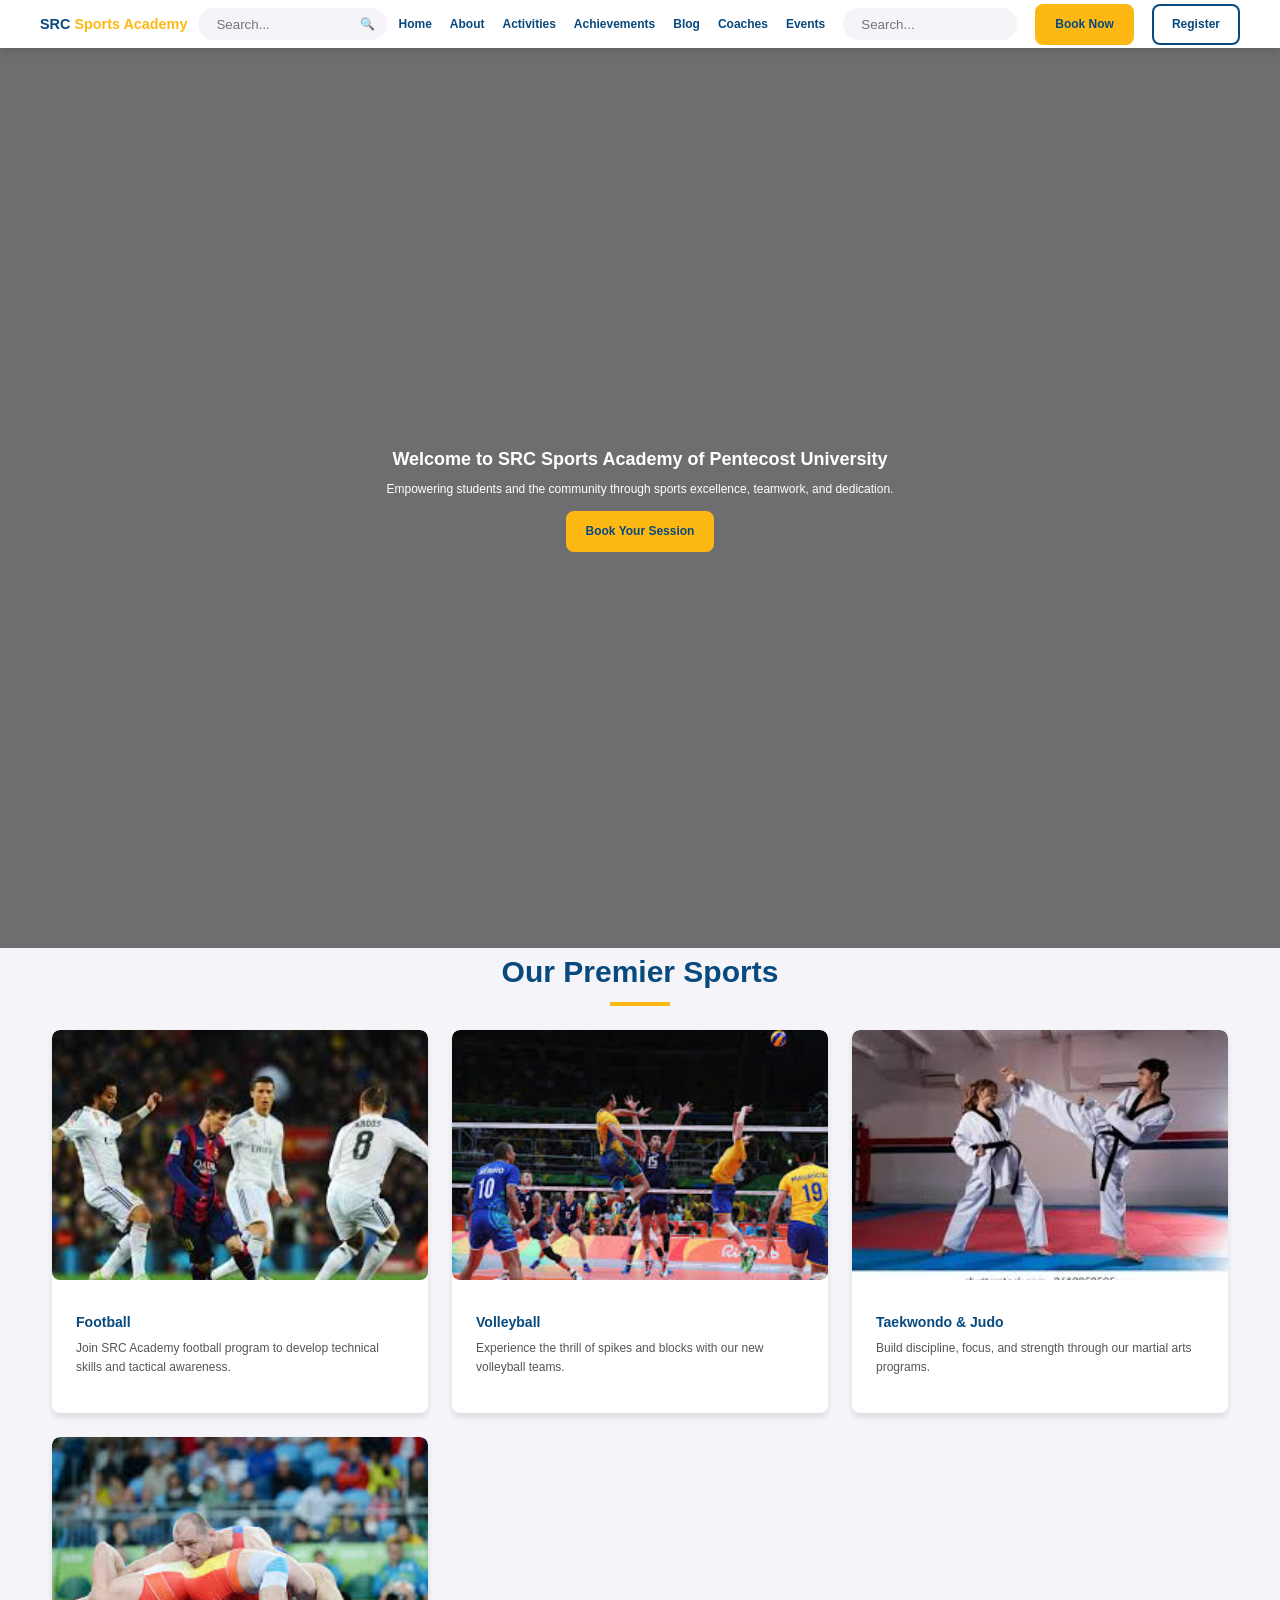
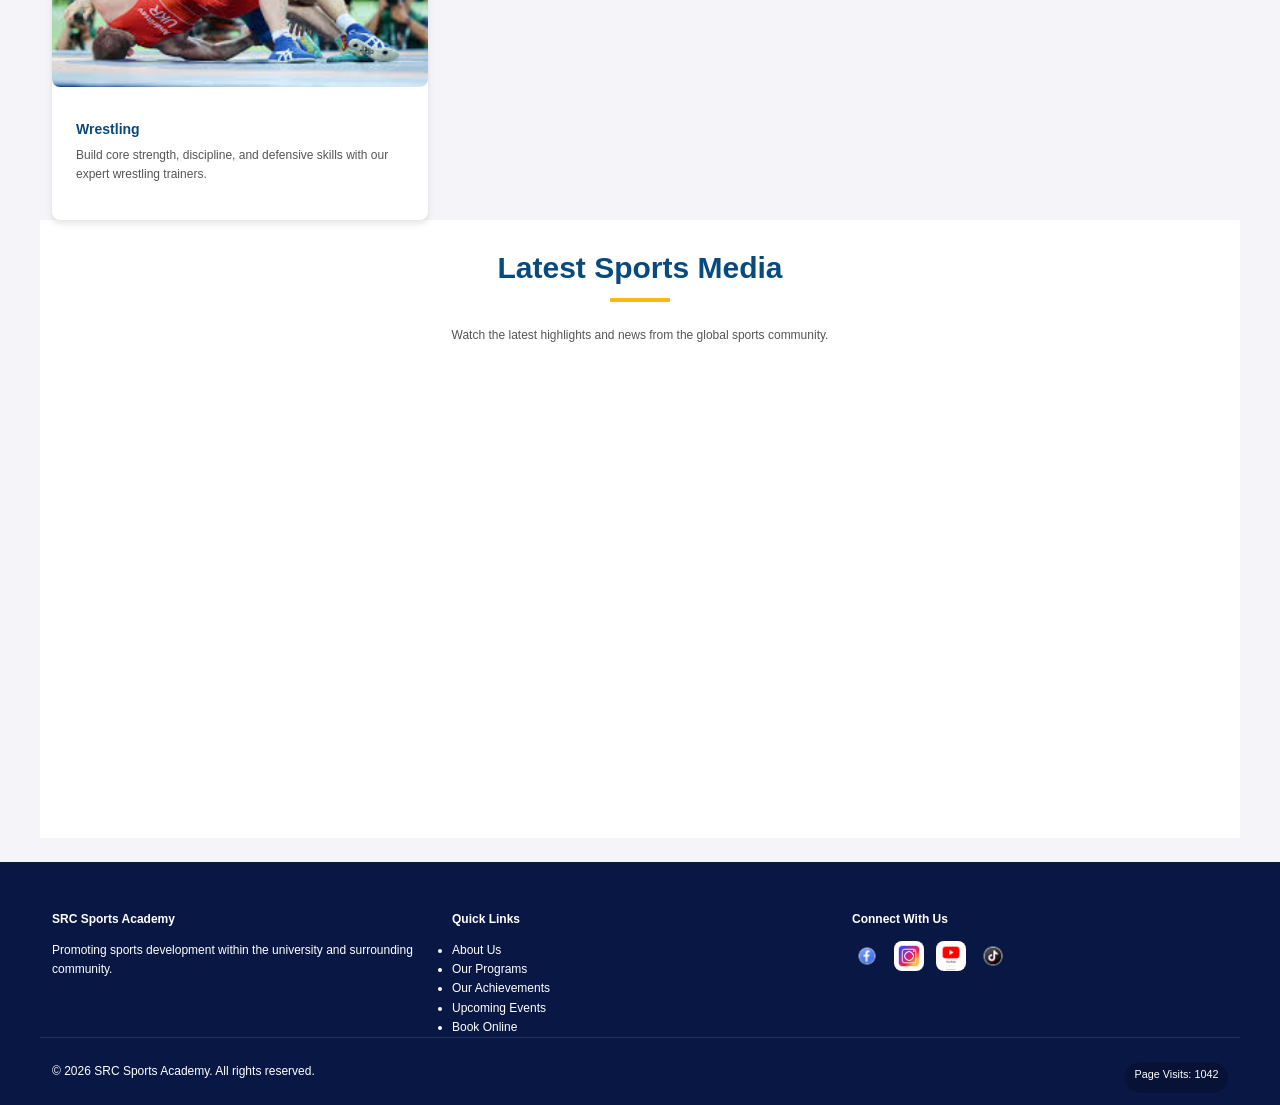
==== commit 009e79d3: "updated" ====
--- a/index.html
+++ b/index.html
@@ -73,11 +73,12 @@
       </nav>
       
       <!-- HAMBURGER: The three-line menu icon for mobile phones -->
-      <div class="hamburger" aria-label="Toggle Navigation" role="button" tabindex="0">
+ <!-- PROFESSIONAL HAMBURGER -->
+<button class="hamburger" aria-label="Open Navigation Menu">
     <span></span>
     <span></span>
     <span></span>
-</div>
+</button>
     </div>
   </header>
 
--- a/CSS/style.css
+++ b/CSS/style.css
@@ -180,7 +180,7 @@
 /* HAMBURGER MENU */
 /* HAMBURGER */
 .hamburger{
-    display: flex; /* ALWAYS VISIBLE */
+    display: none;
 
     flex-direction: column;
     justify-content: center;
@@ -188,39 +188,73 @@
 
     gap: 6px;
 
-    width: 50px;
-    height: 50px;
+    width: 45px;
+    height: 45px;
 
     cursor: pointer;
 
     border: 2px solid var(--color-primary);
-    border-radius: 10px;
+    border-radius: 8px;
 
     background: rgba(255,255,255,0.08);
 
+    position: absolute;
+    top: 50%;
+    right: 20px;
+
+    transform: translateY(-50%);
+
+    z-index: 2000;
+}
+
+/* HAMBURGER LINES */
+/* PROFESSIONAL HAMBURGER */
+.hamburger{
+    display: none;
+
+    flex-direction: column;
+    justify-content: center;
+    align-items: center;
+
+    gap: 5px;
+
+    width: 44px;
+    height: 44px;
+
+    background: transparent;
+    border: none;
+
+    cursor: pointer;
+
+    padding: 0;
+
     transition: 0.3s ease;
-}
-
-/* HOVER EFFECT */
-.hamburger:hover{
-    background: var(--color-primary);
 }
 
 /* HAMBURGER LINES */
 .hamburger span{
-    width: 28px;
+    width: 26px;
     height: 3px;
 
-    background: var(--color-primary);
+    background-color: white;
 
     border-radius: 20px;
 
     transition: 0.3s ease;
 }
 
-/* CHANGE LINE COLOR ON HOVER */
+/* HOVER EFFECT */
 .hamburger:hover span{
-    background: white;
+    background-color: var(--color-primary);
+}
+
+/* MOBILE ONLY */
+@media (max-width: 768px){
+
+    .hamburger{
+        display: flex;
+    }
+
 }
 
 /* THE BOTTOM BAR (FOOTER) */
